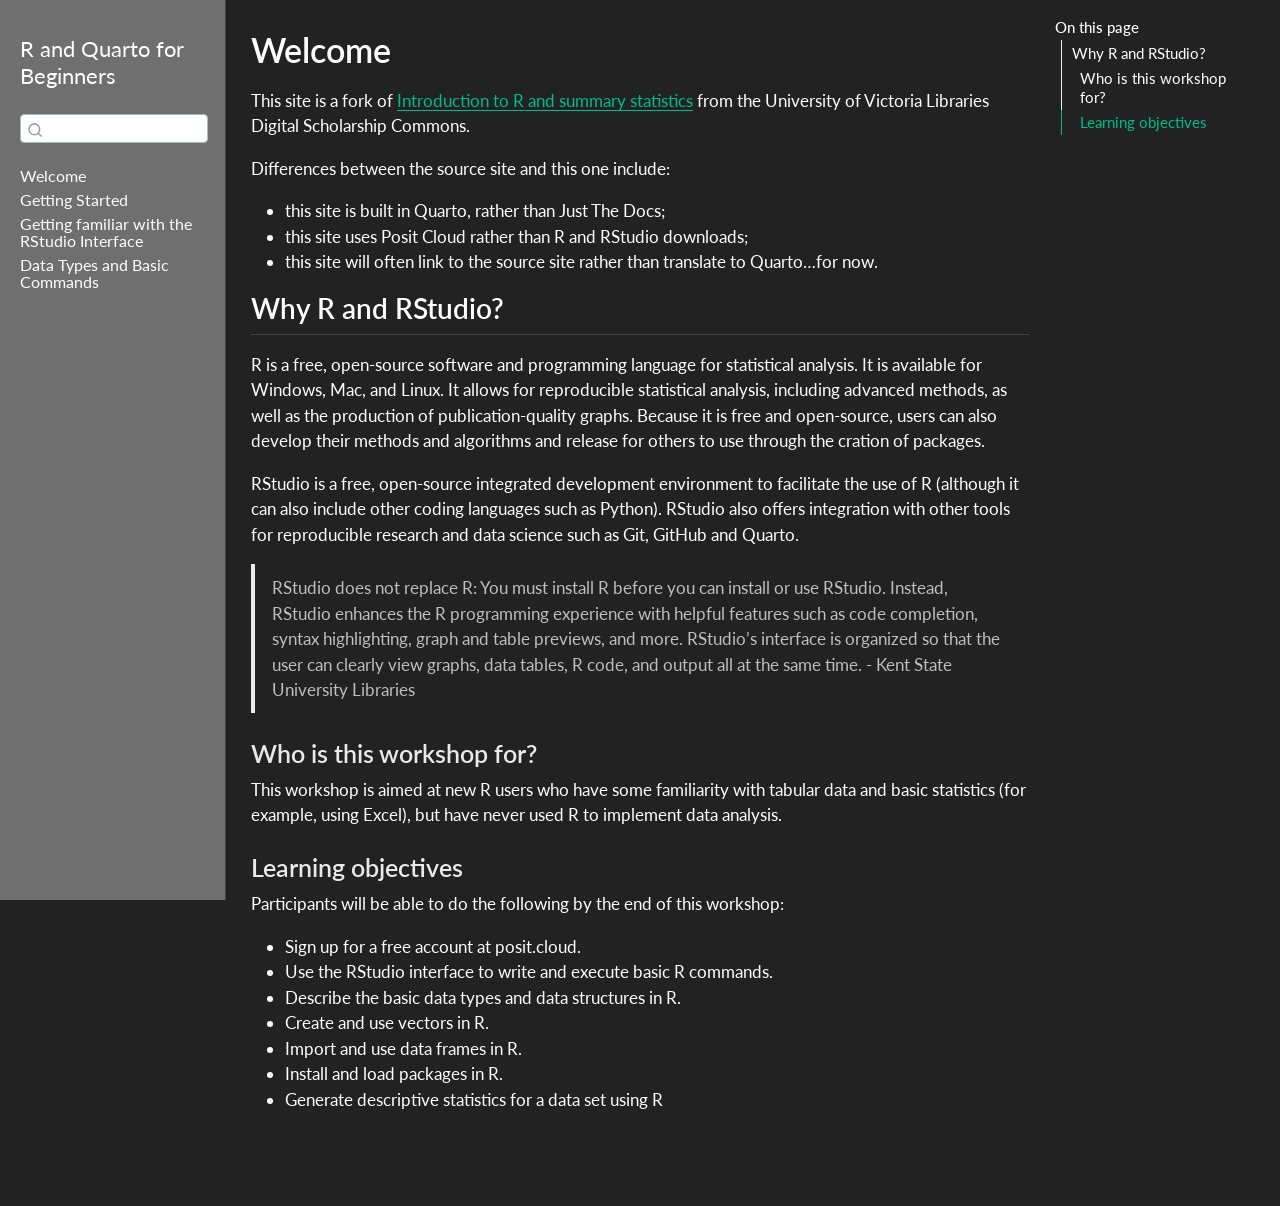
==== docs/index.html @ e17badc2 "init" ====
<!DOCTYPE html>
<html xmlns="http://www.w3.org/1999/xhtml" lang="en" xml:lang="en"><head>

<meta charset="utf-8">
<meta name="generator" content="quarto-1.8.27">

<meta name="viewport" content="width=device-width, initial-scale=1.0, user-scalable=yes">


<title>Welcome – R and Quarto for Beginners</title>
<style>
code{white-space: pre-wrap;}
span.smallcaps{font-variant: small-caps;}
div.columns{display: flex; gap: min(4vw, 1.5em);}
div.column{flex: auto; overflow-x: auto;}
div.hanging-indent{margin-left: 1.5em; text-indent: -1.5em;}
ul.task-list{list-style: none;}
ul.task-list li input[type="checkbox"] {
  width: 0.8em;
  margin: 0 0.8em 0.2em -1em; /* quarto-specific, see https://github.com/quarto-dev/quarto-cli/issues/4556 */ 
  vertical-align: middle;
}
</style>


<script src="site_libs/quarto-nav/quarto-nav.js"></script>
<script src="site_libs/quarto-nav/headroom.min.js"></script>
<script src="site_libs/clipboard/clipboard.min.js"></script>
<script src="site_libs/quarto-search/autocomplete.umd.js"></script>
<script src="site_libs/quarto-search/fuse.min.js"></script>
<script src="site_libs/quarto-search/quarto-search.js"></script>
<meta name="quarto:offset" content="./">
<script src="site_libs/quarto-html/quarto.js" type="module"></script>
<script src="site_libs/quarto-html/tabsets/tabsets.js" type="module"></script>
<script src="site_libs/quarto-html/axe/axe-check.js" type="module"></script>
<script src="site_libs/quarto-html/popper.min.js"></script>
<script src="site_libs/quarto-html/tippy.umd.min.js"></script>
<script src="site_libs/quarto-html/anchor.min.js"></script>
<link href="site_libs/quarto-html/tippy.css" rel="stylesheet">
<link href="site_libs/quarto-html/quarto-syntax-highlighting-dark-4d9afe2b8d18ee9fa5d0d57b5ed4214d.css" rel="stylesheet" id="quarto-text-highlighting-styles">
<script src="site_libs/bootstrap/bootstrap.min.js"></script>
<link href="site_libs/bootstrap/bootstrap-icons.css" rel="stylesheet">
<link href="site_libs/bootstrap/bootstrap-96e9ea3fe3ab1223fc52048f2d3b7472.min.css" rel="stylesheet" append-hash="true" id="quarto-bootstrap" data-mode="dark">
<script id="quarto-search-options" type="application/json">{
  "location": "sidebar",
  "copy-button": false,
  "collapse-after": 3,
  "panel-placement": "start",
  "type": "textbox",
  "limit": 50,
  "keyboard-shortcut": [
    "f",
    "/",
    "s"
  ],
  "show-item-context": false,
  "language": {
    "search-no-results-text": "No results",
    "search-matching-documents-text": "matching documents",
    "search-copy-link-title": "Copy link to search",
    "search-hide-matches-text": "Hide additional matches",
    "search-more-match-text": "more match in this document",
    "search-more-matches-text": "more matches in this document",
    "search-clear-button-title": "Clear",
    "search-text-placeholder": "",
    "search-detached-cancel-button-title": "Cancel",
    "search-submit-button-title": "Submit",
    "search-label": "Search"
  }
}</script>


<link rel="stylesheet" href="styles.css">
</head>

<body class="nav-sidebar docked quarto-light">

<div id="quarto-search-results"></div>
  <header id="quarto-header" class="headroom fixed-top">
  <nav class="quarto-secondary-nav">
    <div class="container-fluid d-flex">
      <button type="button" class="quarto-btn-toggle btn" data-bs-toggle="collapse" role="button" data-bs-target=".quarto-sidebar-collapse-item" aria-controls="quarto-sidebar" aria-expanded="false" aria-label="Toggle sidebar navigation" onclick="if (window.quartoToggleHeadroom) { window.quartoToggleHeadroom(); }">
        <i class="bi bi-layout-text-sidebar-reverse"></i>
      </button>
        <nav class="quarto-page-breadcrumbs" aria-label="breadcrumb"><ol class="breadcrumb"><li class="breadcrumb-item"><a href="./index.html">Welcome</a></li></ol></nav>
        <a class="flex-grow-1" role="navigation" data-bs-toggle="collapse" data-bs-target=".quarto-sidebar-collapse-item" aria-controls="quarto-sidebar" aria-expanded="false" aria-label="Toggle sidebar navigation" onclick="if (window.quartoToggleHeadroom) { window.quartoToggleHeadroom(); }">      
        </a>
      <button type="button" class="btn quarto-search-button" aria-label="Search" onclick="window.quartoOpenSearch();">
        <i class="bi bi-search"></i>
      </button>
    </div>
  </nav>
</header>
<!-- content -->
<div id="quarto-content" class="quarto-container page-columns page-rows-contents page-layout-article">
<!-- sidebar -->
  <nav id="quarto-sidebar" class="sidebar collapse collapse-horizontal quarto-sidebar-collapse-item sidebar-navigation docked overflow-auto">
    <div class="pt-lg-2 mt-2 text-left sidebar-header">
    <div class="sidebar-title mb-0 py-0">
      <a href="./">R and Quarto for Beginners</a> 
    </div>
      </div>
        <div class="mt-2 flex-shrink-0 align-items-center">
        <div class="sidebar-search">
        <div id="quarto-search" class="" title="Search"></div>
        </div>
        </div>
    <div class="sidebar-menu-container"> 
    <ul class="list-unstyled mt-1">
        <li class="sidebar-item">
  <div class="sidebar-item-container"> 
  <a href="./index.html" class="sidebar-item-text sidebar-link active">
 <span class="menu-text">Welcome</span></a>
  </div>
</li>
        <li class="sidebar-item">
  <div class="sidebar-item-container"> 
  <a href="./getting-started.html" class="sidebar-item-text sidebar-link">
 <span class="menu-text">Getting Started</span></a>
  </div>
</li>
        <li class="sidebar-item">
  <div class="sidebar-item-container"> 
  <a href="./rstudio-interface.html" class="sidebar-item-text sidebar-link">
 <span class="menu-text">Getting familiar with the RStudio Interface</span></a>
  </div>
</li>
        <li class="sidebar-item">
  <div class="sidebar-item-container"> 
  <a href="./data-types-commands.html" class="sidebar-item-text sidebar-link">
 <span class="menu-text">Data Types and Basic Commands</span></a>
  </div>
</li>
    </ul>
    </div>
</nav>
<div id="quarto-sidebar-glass" class="quarto-sidebar-collapse-item" data-bs-toggle="collapse" data-bs-target=".quarto-sidebar-collapse-item"></div>
<!-- margin-sidebar -->
    <div id="quarto-margin-sidebar" class="sidebar margin-sidebar">
        <nav id="TOC" role="doc-toc" class="toc-active">
    <h2 id="toc-title">On this page</h2>
   
  <ul>
  <li><a href="#why-r-and-rstudio" id="toc-why-r-and-rstudio" class="nav-link active" data-scroll-target="#why-r-and-rstudio">Why R and RStudio?</a>
  <ul>
  <li><a href="#who-is-this-workshop-for" id="toc-who-is-this-workshop-for" class="nav-link" data-scroll-target="#who-is-this-workshop-for">Who is this workshop for?</a></li>
  <li><a href="#learning-objectives" id="toc-learning-objectives" class="nav-link" data-scroll-target="#learning-objectives">Learning objectives</a></li>
  </ul></li>
  </ul>
</nav>
    </div>
<!-- main -->
<main class="content" id="quarto-document-content">

<header id="title-block-header" class="quarto-title-block default">
<div class="quarto-title">
<h1 class="title">Welcome</h1>
</div>



<div class="quarto-title-meta">

    
  
    
  </div>
  


</header>


<p>This site is a fork of <a href="https://uviclibraries.github.io/rstudio/">Introduction to R and summary statistics</a> from the University of Victoria Libraries Digital Scholarship Commons.</p>
<p>Differences between the source site and this one include:</p>
<ul>
<li>this site is built in Quarto, rather than Just The Docs;</li>
<li>this site uses Posit Cloud rather than R and RStudio downloads;</li>
<li>this site will often link to the source site rather than translate to Quarto…for now.</li>
</ul>
<section id="why-r-and-rstudio" class="level2">
<h2 class="anchored" data-anchor-id="why-r-and-rstudio">Why R and RStudio?</h2>
<p>R is a free, open-source software and programming language for statistical analysis. It is available for Windows, Mac, and Linux. It allows for reproducible statistical analysis, including advanced methods, as well as the production of publication-quality graphs. Because it is free and open-source, users can also develop their methods and algorithms and release for others to use through the cration of packages.</p>
<p>RStudio is a free, open-source integrated development environment to facilitate the use of R (although it can also include other coding languages such as Python). RStudio also offers integration with other tools for reproducible research and data science such as Git, GitHub and Quarto.</p>
<blockquote class="blockquote">
<p>RStudio does not replace R: You must install R before you can install or use RStudio. Instead, RStudio enhances the R programming experience with helpful features such as code completion, syntax highlighting, graph and table previews, and more. RStudio’s interface is organized so that the user can clearly view graphs, data tables, R code, and output all at the same time. - Kent State University Libraries</p>
</blockquote>
<section id="who-is-this-workshop-for" class="level3">
<h3 class="anchored" data-anchor-id="who-is-this-workshop-for">Who is this workshop for?</h3>
<p>This workshop is aimed at new R users who have some familiarity with tabular data and basic statistics (for example, using Excel), but have never used R to implement data analysis.</p>
</section>
<section id="learning-objectives" class="level3">
<h3 class="anchored" data-anchor-id="learning-objectives">Learning objectives</h3>
<p>Participants will be able to do the following by the end of this workshop:</p>
<ul>
<li>Sign up for a free account at posit.cloud.<br>
</li>
<li>Use the RStudio interface to write and execute basic R commands.<br>
</li>
<li>Describe the basic data types and data structures in R.<br>
</li>
<li>Create and use vectors in R.<br>
</li>
<li>Import and use data frames in R.<br>
</li>
<li>Install and load packages in R.<br>
</li>
<li>Generate descriptive statistics for a data set using R</li>
</ul>


</section>
</section>

</main> <!-- /main -->
<script id="quarto-html-after-body" type="application/javascript">
  window.document.addEventListener("DOMContentLoaded", function (event) {
    const icon = "";
    const anchorJS = new window.AnchorJS();
    anchorJS.options = {
      placement: 'right',
      icon: icon
    };
    anchorJS.add('.anchored');
    const isCodeAnnotation = (el) => {
      for (const clz of el.classList) {
        if (clz.startsWith('code-annotation-')) {                     
          return true;
        }
      }
      return false;
    }
    const onCopySuccess = function(e) {
      // button target
      const button = e.trigger;
      // don't keep focus
      button.blur();
      // flash "checked"
      button.classList.add('code-copy-button-checked');
      var currentTitle = button.getAttribute("title");
      button.setAttribute("title", "Copied!");
      let tooltip;
      if (window.bootstrap) {
        button.setAttribute("data-bs-toggle", "tooltip");
        button.setAttribute("data-bs-placement", "left");
        button.setAttribute("data-bs-title", "Copied!");
        tooltip = new bootstrap.Tooltip(button, 
          { trigger: "manual", 
            customClass: "code-copy-button-tooltip",
            offset: [0, -8]});
        tooltip.show();    
      }
      setTimeout(function() {
        if (tooltip) {
          tooltip.hide();
          button.removeAttribute("data-bs-title");
          button.removeAttribute("data-bs-toggle");
          button.removeAttribute("data-bs-placement");
        }
        button.setAttribute("title", currentTitle);
        button.classList.remove('code-copy-button-checked');
      }, 1000);
      // clear code selection
      e.clearSelection();
    }
    const getTextToCopy = function(trigger) {
      const outerScaffold = trigger.parentElement.cloneNode(true);
      const codeEl = outerScaffold.querySelector('code');
      for (const childEl of codeEl.children) {
        if (isCodeAnnotation(childEl)) {
          childEl.remove();
        }
      }
      return codeEl.innerText;
    }
    const clipboard = new window.ClipboardJS('.code-copy-button:not([data-in-quarto-modal])', {
      text: getTextToCopy
    });
    clipboard.on('success', onCopySuccess);
    if (window.document.getElementById('quarto-embedded-source-code-modal')) {
      const clipboardModal = new window.ClipboardJS('.code-copy-button[data-in-quarto-modal]', {
        text: getTextToCopy,
        container: window.document.getElementById('quarto-embedded-source-code-modal')
      });
      clipboardModal.on('success', onCopySuccess);
    }
      var localhostRegex = new RegExp(/^(?:http|https):\/\/localhost\:?[0-9]*\//);
      var mailtoRegex = new RegExp(/^mailto:/);
        var filterRegex = new RegExp('/' + window.location.host + '/');
      var isInternal = (href) => {
          return filterRegex.test(href) || localhostRegex.test(href) || mailtoRegex.test(href);
      }
      // Inspect non-navigation links and adorn them if external
     var links = window.document.querySelectorAll('a[href]:not(.nav-link):not(.navbar-brand):not(.toc-action):not(.sidebar-link):not(.sidebar-item-toggle):not(.pagination-link):not(.no-external):not([aria-hidden]):not(.dropdown-item):not(.quarto-navigation-tool):not(.about-link)');
      for (var i=0; i<links.length; i++) {
        const link = links[i];
        if (!isInternal(link.href)) {
          // undo the damage that might have been done by quarto-nav.js in the case of
          // links that we want to consider external
          if (link.dataset.originalHref !== undefined) {
            link.href = link.dataset.originalHref;
          }
        }
      }
    function tippyHover(el, contentFn, onTriggerFn, onUntriggerFn) {
      const config = {
        allowHTML: true,
        maxWidth: 500,
        delay: 100,
        arrow: false,
        appendTo: function(el) {
            return el.parentElement;
        },
        interactive: true,
        interactiveBorder: 10,
        theme: 'quarto',
        placement: 'bottom-start',
      };
      if (contentFn) {
        config.content = contentFn;
      }
      if (onTriggerFn) {
        config.onTrigger = onTriggerFn;
      }
      if (onUntriggerFn) {
        config.onUntrigger = onUntriggerFn;
      }
      window.tippy(el, config); 
    }
    const noterefs = window.document.querySelectorAll('a[role="doc-noteref"]');
    for (var i=0; i<noterefs.length; i++) {
      const ref = noterefs[i];
      tippyHover(ref, function() {
        // use id or data attribute instead here
        let href = ref.getAttribute('data-footnote-href') || ref.getAttribute('href');
        try { href = new URL(href).hash; } catch {}
        const id = href.replace(/^#\/?/, "");
        const note = window.document.getElementById(id);
        if (note) {
          return note.innerHTML;
        } else {
          return "";
        }
      });
    }
    const xrefs = window.document.querySelectorAll('a.quarto-xref');
    const processXRef = (id, note) => {
      // Strip column container classes
      const stripColumnClz = (el) => {
        el.classList.remove("page-full", "page-columns");
        if (el.children) {
          for (const child of el.children) {
            stripColumnClz(child);
          }
        }
      }
      stripColumnClz(note)
      if (id === null || id.startsWith('sec-')) {
        // Special case sections, only their first couple elements
        const container = document.createElement("div");
        if (note.children && note.children.length > 2) {
          container.appendChild(note.children[0].cloneNode(true));
          for (let i = 1; i < note.children.length; i++) {
            const child = note.children[i];
            if (child.tagName === "P" && child.innerText === "") {
              continue;
            } else {
              container.appendChild(child.cloneNode(true));
              break;
            }
          }
          if (window.Quarto?.typesetMath) {
            window.Quarto.typesetMath(container);
          }
          return container.innerHTML
        } else {
          if (window.Quarto?.typesetMath) {
            window.Quarto.typesetMath(note);
          }
          return note.innerHTML;
        }
      } else {
        // Remove any anchor links if they are present
        const anchorLink = note.querySelector('a.anchorjs-link');
        if (anchorLink) {
          anchorLink.remove();
        }
        if (window.Quarto?.typesetMath) {
          window.Quarto.typesetMath(note);
        }
        if (note.classList.contains("callout")) {
          return note.outerHTML;
        } else {
          return note.innerHTML;
        }
      }
    }
    for (var i=0; i<xrefs.length; i++) {
      const xref = xrefs[i];
      tippyHover(xref, undefined, function(instance) {
        instance.disable();
        let url = xref.getAttribute('href');
        let hash = undefined; 
        if (url.startsWith('#')) {
          hash = url;
        } else {
          try { hash = new URL(url).hash; } catch {}
        }
        if (hash) {
          const id = hash.replace(/^#\/?/, "");
          const note = window.document.getElementById(id);
          if (note !== null) {
            try {
              const html = processXRef(id, note.cloneNode(true));
              instance.setContent(html);
            } finally {
              instance.enable();
              instance.show();
            }
          } else {
            // See if we can fetch this
            fetch(url.split('#')[0])
            .then(res => res.text())
            .then(html => {
              const parser = new DOMParser();
              const htmlDoc = parser.parseFromString(html, "text/html");
              const note = htmlDoc.getElementById(id);
              if (note !== null) {
                const html = processXRef(id, note);
                instance.setContent(html);
              } 
            }).finally(() => {
              instance.enable();
              instance.show();
            });
          }
        } else {
          // See if we can fetch a full url (with no hash to target)
          // This is a special case and we should probably do some content thinning / targeting
          fetch(url)
          .then(res => res.text())
          .then(html => {
            const parser = new DOMParser();
            const htmlDoc = parser.parseFromString(html, "text/html");
            const note = htmlDoc.querySelector('main.content');
            if (note !== null) {
              // This should only happen for chapter cross references
              // (since there is no id in the URL)
              // remove the first header
              if (note.children.length > 0 && note.children[0].tagName === "HEADER") {
                note.children[0].remove();
              }
              const html = processXRef(null, note);
              instance.setContent(html);
            } 
          }).finally(() => {
            instance.enable();
            instance.show();
          });
        }
      }, function(instance) {
      });
    }
        let selectedAnnoteEl;
        const selectorForAnnotation = ( cell, annotation) => {
          let cellAttr = 'data-code-cell="' + cell + '"';
          let lineAttr = 'data-code-annotation="' +  annotation + '"';
          const selector = 'span[' + cellAttr + '][' + lineAttr + ']';
          return selector;
        }
        const selectCodeLines = (annoteEl) => {
          const doc = window.document;
          const targetCell = annoteEl.getAttribute("data-target-cell");
          const targetAnnotation = annoteEl.getAttribute("data-target-annotation");
          const annoteSpan = window.document.querySelector(selectorForAnnotation(targetCell, targetAnnotation));
          const lines = annoteSpan.getAttribute("data-code-lines").split(",");
          const lineIds = lines.map((line) => {
            return targetCell + "-" + line;
          })
          let top = null;
          let height = null;
          let parent = null;
          if (lineIds.length > 0) {
              //compute the position of the single el (top and bottom and make a div)
              const el = window.document.getElementById(lineIds[0]);
              top = el.offsetTop;
              height = el.offsetHeight;
              parent = el.parentElement.parentElement;
            if (lineIds.length > 1) {
              const lastEl = window.document.getElementById(lineIds[lineIds.length - 1]);
              const bottom = lastEl.offsetTop + lastEl.offsetHeight;
              height = bottom - top;
            }
            if (top !== null && height !== null && parent !== null) {
              // cook up a div (if necessary) and position it 
              let div = window.document.getElementById("code-annotation-line-highlight");
              if (div === null) {
                div = window.document.createElement("div");
                div.setAttribute("id", "code-annotation-line-highlight");
                div.style.position = 'absolute';
                parent.appendChild(div);
              }
              div.style.top = top - 2 + "px";
              div.style.height = height + 4 + "px";
              div.style.left = 0;
              let gutterDiv = window.document.getElementById("code-annotation-line-highlight-gutter");
              if (gutterDiv === null) {
                gutterDiv = window.document.createElement("div");
                gutterDiv.setAttribute("id", "code-annotation-line-highlight-gutter");
                gutterDiv.style.position = 'absolute';
                const codeCell = window.document.getElementById(targetCell);
                const gutter = codeCell.querySelector('.code-annotation-gutter');
                gutter.appendChild(gutterDiv);
              }
              gutterDiv.style.top = top - 2 + "px";
              gutterDiv.style.height = height + 4 + "px";
            }
            selectedAnnoteEl = annoteEl;
          }
        };
        const unselectCodeLines = () => {
          const elementsIds = ["code-annotation-line-highlight", "code-annotation-line-highlight-gutter"];
          elementsIds.forEach((elId) => {
            const div = window.document.getElementById(elId);
            if (div) {
              div.remove();
            }
          });
          selectedAnnoteEl = undefined;
        };
          // Handle positioning of the toggle
      window.addEventListener(
        "resize",
        throttle(() => {
          elRect = undefined;
          if (selectedAnnoteEl) {
            selectCodeLines(selectedAnnoteEl);
          }
        }, 10)
      );
      function throttle(fn, ms) {
      let throttle = false;
      let timer;
        return (...args) => {
          if(!throttle) { // first call gets through
              fn.apply(this, args);
              throttle = true;
          } else { // all the others get throttled
              if(timer) clearTimeout(timer); // cancel #2
              timer = setTimeout(() => {
                fn.apply(this, args);
                timer = throttle = false;
              }, ms);
          }
        };
      }
        // Attach click handler to the DT
        const annoteDls = window.document.querySelectorAll('dt[data-target-cell]');
        for (const annoteDlNode of annoteDls) {
          annoteDlNode.addEventListener('click', (event) => {
            const clickedEl = event.target;
            if (clickedEl !== selectedAnnoteEl) {
              unselectCodeLines();
              const activeEl = window.document.querySelector('dt[data-target-cell].code-annotation-active');
              if (activeEl) {
                activeEl.classList.remove('code-annotation-active');
              }
              selectCodeLines(clickedEl);
              clickedEl.classList.add('code-annotation-active');
            } else {
              // Unselect the line
              unselectCodeLines();
              clickedEl.classList.remove('code-annotation-active');
            }
          });
        }
    const findCites = (el) => {
      const parentEl = el.parentElement;
      if (parentEl) {
        const cites = parentEl.dataset.cites;
        if (cites) {
          return {
            el,
            cites: cites.split(' ')
          };
        } else {
          return findCites(el.parentElement)
        }
      } else {
        return undefined;
      }
    };
    var bibliorefs = window.document.querySelectorAll('a[role="doc-biblioref"]');
    for (var i=0; i<bibliorefs.length; i++) {
      const ref = bibliorefs[i];
      const citeInfo = findCites(ref);
      if (citeInfo) {
        tippyHover(citeInfo.el, function() {
          var popup = window.document.createElement('div');
          citeInfo.cites.forEach(function(cite) {
            var citeDiv = window.document.createElement('div');
            citeDiv.classList.add('hanging-indent');
            citeDiv.classList.add('csl-entry');
            var biblioDiv = window.document.getElementById('ref-' + cite);
            if (biblioDiv) {
              citeDiv.innerHTML = biblioDiv.innerHTML;
            }
            popup.appendChild(citeDiv);
          });
          return popup.innerHTML;
        });
      }
    }
  });
  </script>
</div> <!-- /content -->




</body></html>
---- docs/site_libs/quarto-html/tippy.css ----
.tippy-box[data-animation=fade][data-state=hidden]{opacity:0}[data-tippy-root]{max-width:calc(100vw - 10px)}.tippy-box{position:relative;background-color:#333;color:#fff;border-radius:4px;font-size:14px;line-height:1.4;white-space:normal;outline:0;transition-property:transform,visibility,opacity}.tippy-box[data-placement^=top]>.tippy-arrow{bottom:0}.tippy-box[data-placement^=top]>.tippy-arrow:before{bottom:-7px;left:0;border-width:8px 8px 0;border-top-color:initial;transform-origin:center top}.tippy-box[data-placement^=bottom]>.tippy-arrow{top:0}.tippy-box[data-placement^=bottom]>.tippy-arrow:before{top:-7px;left:0;border-width:0 8px 8px;border-bottom-color:initial;transform-origin:center bottom}.tippy-box[data-placement^=left]>.tippy-arrow{right:0}.tippy-box[data-placement^=left]>.tippy-arrow:before{border-width:8px 0 8px 8px;border-left-color:initial;right:-7px;transform-origin:center left}.tippy-box[data-placement^=right]>.tippy-arrow{left:0}.tippy-box[data-placement^=right]>.tippy-arrow:before{left:-7px;border-width:8px 8px 8px 0;border-right-color:initial;transform-origin:center right}.tippy-box[data-inertia][data-state=visible]{transition-timing-function:cubic-bezier(.54,1.5,.38,1.11)}.tippy-arrow{width:16px;height:16px;color:#333}.tippy-arrow:before{content:"";position:absolute;border-color:transparent;border-style:solid}.tippy-content{position:relative;padding:5px 9px;z-index:1}
---- docs/site_libs/quarto-html/quarto-syntax-highlighting-dark-4d9afe2b8d18ee9fa5d0d57b5ed4214d.css ----
/* quarto syntax highlight colors */
:root {
  --quarto-hl-al-color: #f07178;
  --quarto-hl-an-color: #d4d0ab;
  --quarto-hl-at-color: #00e0e0;
  --quarto-hl-bn-color: #d4d0ab;
  --quarto-hl-bu-color: #abe338;
  --quarto-hl-ch-color: #abe338;
  --quarto-hl-co-color: #f8f8f2;
  --quarto-hl-cv-color: #ffd700;
  --quarto-hl-cn-color: #ffd700;
  --quarto-hl-cf-color: #ffa07a;
  --quarto-hl-dt-color: #ffa07a;
  --quarto-hl-dv-color: #d4d0ab;
  --quarto-hl-do-color: #f8f8f2;
  --quarto-hl-er-color: #f07178;
  --quarto-hl-ex-color: #00e0e0;
  --quarto-hl-fl-color: #d4d0ab;
  --quarto-hl-fu-color: #ffa07a;
  --quarto-hl-im-color: #abe338;
  --quarto-hl-in-color: #d4d0ab;
  --quarto-hl-kw-color: #ffa07a;
  --quarto-hl-op-color: #ffa07a;
  --quarto-hl-ot-color: #00e0e0;
  --quarto-hl-pp-color: #dcc6e0;
  --quarto-hl-re-color: #00e0e0;
  --quarto-hl-sc-color: #abe338;
  --quarto-hl-ss-color: #abe338;
  --quarto-hl-st-color: #abe338;
  --quarto-hl-va-color: #00e0e0;
  --quarto-hl-vs-color: #abe338;
  --quarto-hl-wa-color: #dcc6e0;
}

/* other quarto variables */
:root {
  --quarto-font-monospace: SFMono-Regular, Menlo, Monaco, Consolas, "Liberation Mono", "Courier New", monospace;
}

/* syntax highlight based on Pandoc's rules */
pre > code.sourceCode > span {
  color: #f8f8f2;
}

code.sourceCode > span {
  color: #f8f8f2;
}

div.sourceCode,
div.sourceCode pre.sourceCode {
  color: #f8f8f2;
}

/* Normal */
code span {
  color: #f8f8f2;
}

/* Alert */
code span.al {
  color: #f07178;
}

/* Annotation */
code span.an {
  color: #d4d0ab;
}

/* Attribute */
code span.at {
  color: #00e0e0;
}

/* BaseN */
code span.bn {
  color: #d4d0ab;
}

/* BuiltIn */
code span.bu {
  color: #abe338;
}

/* ControlFlow */
code span.cf {
  font-weight: bold;
  color: #ffa07a;
}

/* Char */
code span.ch {
  color: #abe338;
}

/* Constant */
code span.cn {
  color: #ffd700;
}

/* Comment */
code span.co {
  font-style: italic;
  color: #f8f8f2;
}

/* CommentVar */
code span.cv {
  color: #ffd700;
}

/* Documentation */
code span.do {
  color: #f8f8f2;
}

/* DataType */
code span.dt {
  color: #ffa07a;
}

/* DecVal */
code span.dv {
  color: #d4d0ab;
}

/* Error */
code span.er {
  color: #f07178;
  text-decoration: underline;
}

/* Extension */
code span.ex {
  font-weight: bold;
  color: #00e0e0;
}

/* Float */
code span.fl {
  color: #d4d0ab;
}

/* Function */
code span.fu {
  color: #ffa07a;
}

/* Import */
code span.im {
  color: #abe338;
}

/* Information */
code span.in {
  color: #d4d0ab;
}

/* Keyword */
code span.kw {
  font-weight: bold;
  color: #ffa07a;
}

/* Operator */
code span.op {
  color: #ffa07a;
}

/* Other */
code span.ot {
  color: #00e0e0;
}

/* Preprocessor */
code span.pp {
  color: #dcc6e0;
}

/* RegionMarker */
code span.re {
  background-color: #f8f8f2;
  color: #00e0e0;
}

/* SpecialChar */
code span.sc {
  color: #abe338;
}

/* SpecialString */
code span.ss {
  color: #abe338;
}

/* String */
code span.st {
  color: #abe338;
}

/* Variable */
code span.va {
  color: #00e0e0;
}

/* VerbatimString */
code span.vs {
  color: #abe338;
}

/* Warning */
code span.wa {
  color: #dcc6e0;
}

.prevent-inlining {
  content: "</";
}

/*# sourceMappingURL=86edf53ecdff796acf02dbceed379426.css.map */
---- docs/styles.css ----
/* css styles */
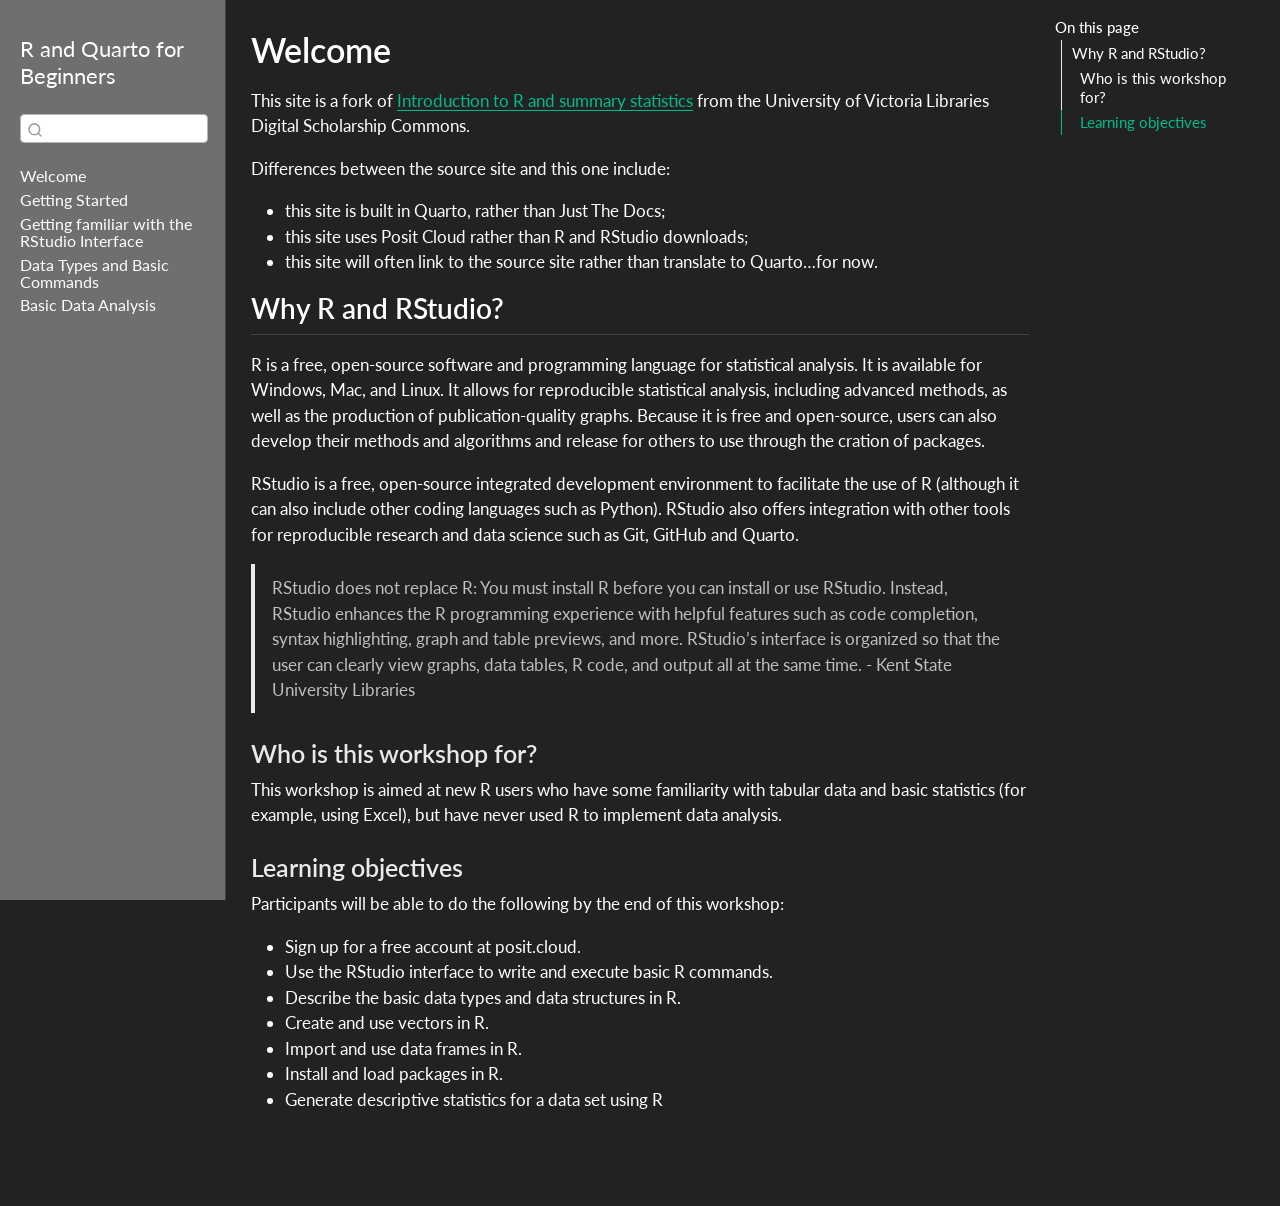
==== commit 028a821b: "fin" ====
--- a/docs/index.html
+++ b/docs/index.html
@@ -129,6 +129,12 @@
   <div class="sidebar-item-container"> 
   <a href="./data-types-commands.html" class="sidebar-item-text sidebar-link">
  <span class="menu-text">Data Types and Basic Commands</span></a>
+  </div>
+</li>
+        <li class="sidebar-item">
+  <div class="sidebar-item-container"> 
+  <a href="./basic-analyses.html" class="sidebar-item-text sidebar-link">
+ <span class="menu-text">Basic Data Analysis</span></a>
   </div>
 </li>
     </ul>
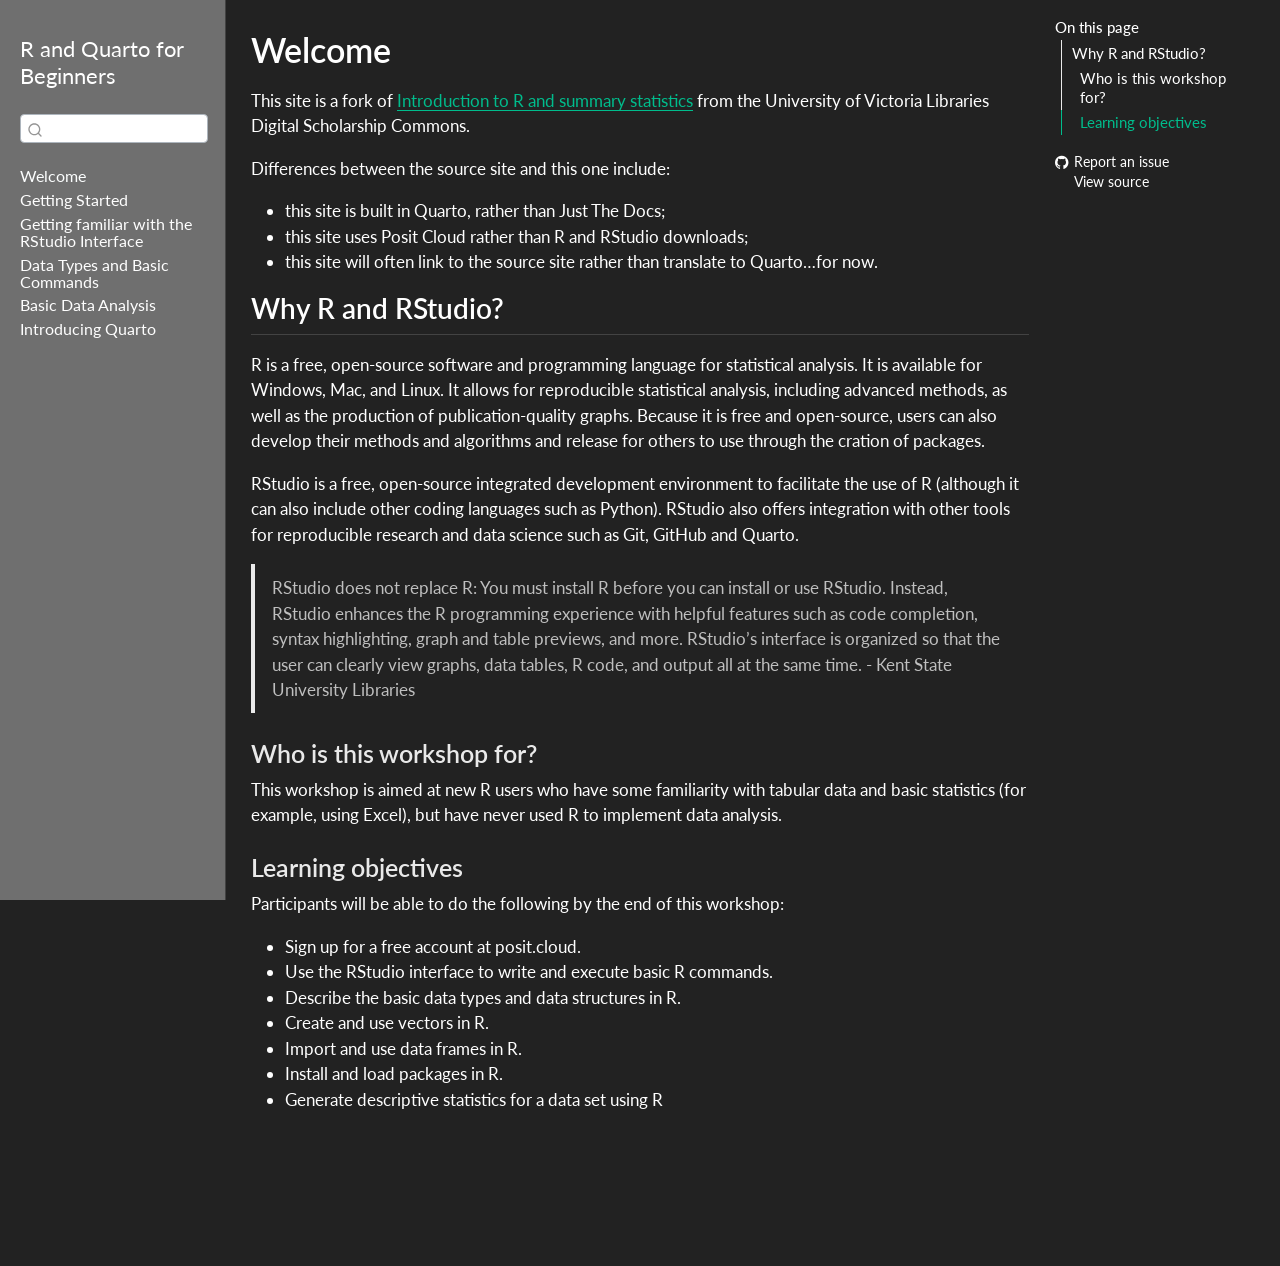
==== commit 6c76300b: "source repo" ====
--- a/docs/index.html
+++ b/docs/index.html
@@ -137,6 +137,12 @@
  <span class="menu-text">Basic Data Analysis</span></a>
   </div>
 </li>
+        <li class="sidebar-item">
+  <div class="sidebar-item-container"> 
+  <a href="./quarto-intro.html" class="sidebar-item-text sidebar-link">
+ <span class="menu-text">Introducing Quarto</span></a>
+  </div>
+</li>
     </ul>
     </div>
 </nav>
@@ -153,7 +159,7 @@
   <li><a href="#learning-objectives" id="toc-learning-objectives" class="nav-link" data-scroll-target="#learning-objectives">Learning objectives</a></li>
   </ul></li>
   </ul>
-</nav>
+<div class="toc-actions"><ul><li><a href="https://github.com/cmadland/r-quarto-intro/issues/new" class="toc-action"><i class="bi bi-github"></i>Report an issue</a></li><li><a href="https://github.com/cmadland/r-quarto-intro/blob/main/index.qmd" class="toc-action"><i class="bi empty"></i>View source</a></li></ul></div></nav>
     </div>
 <!-- main -->
 <main class="content" id="quarto-document-content">
@@ -624,4 +630,4 @@
 
 
 
-</body></html>+<footer class="footer"><div class="nav-footer"><div class="nav-footer-center"><div class="toc-actions d-sm-block d-md-none"><ul><li><a href="https://github.com/cmadland/r-quarto-intro/issues/new" class="toc-action"><i class="bi bi-github"></i>Report an issue</a></li><li><a href="https://github.com/cmadland/r-quarto-intro/blob/main/index.qmd" class="toc-action"><i class="bi empty"></i>View source</a></li></ul></div></div></div></footer></body></html>
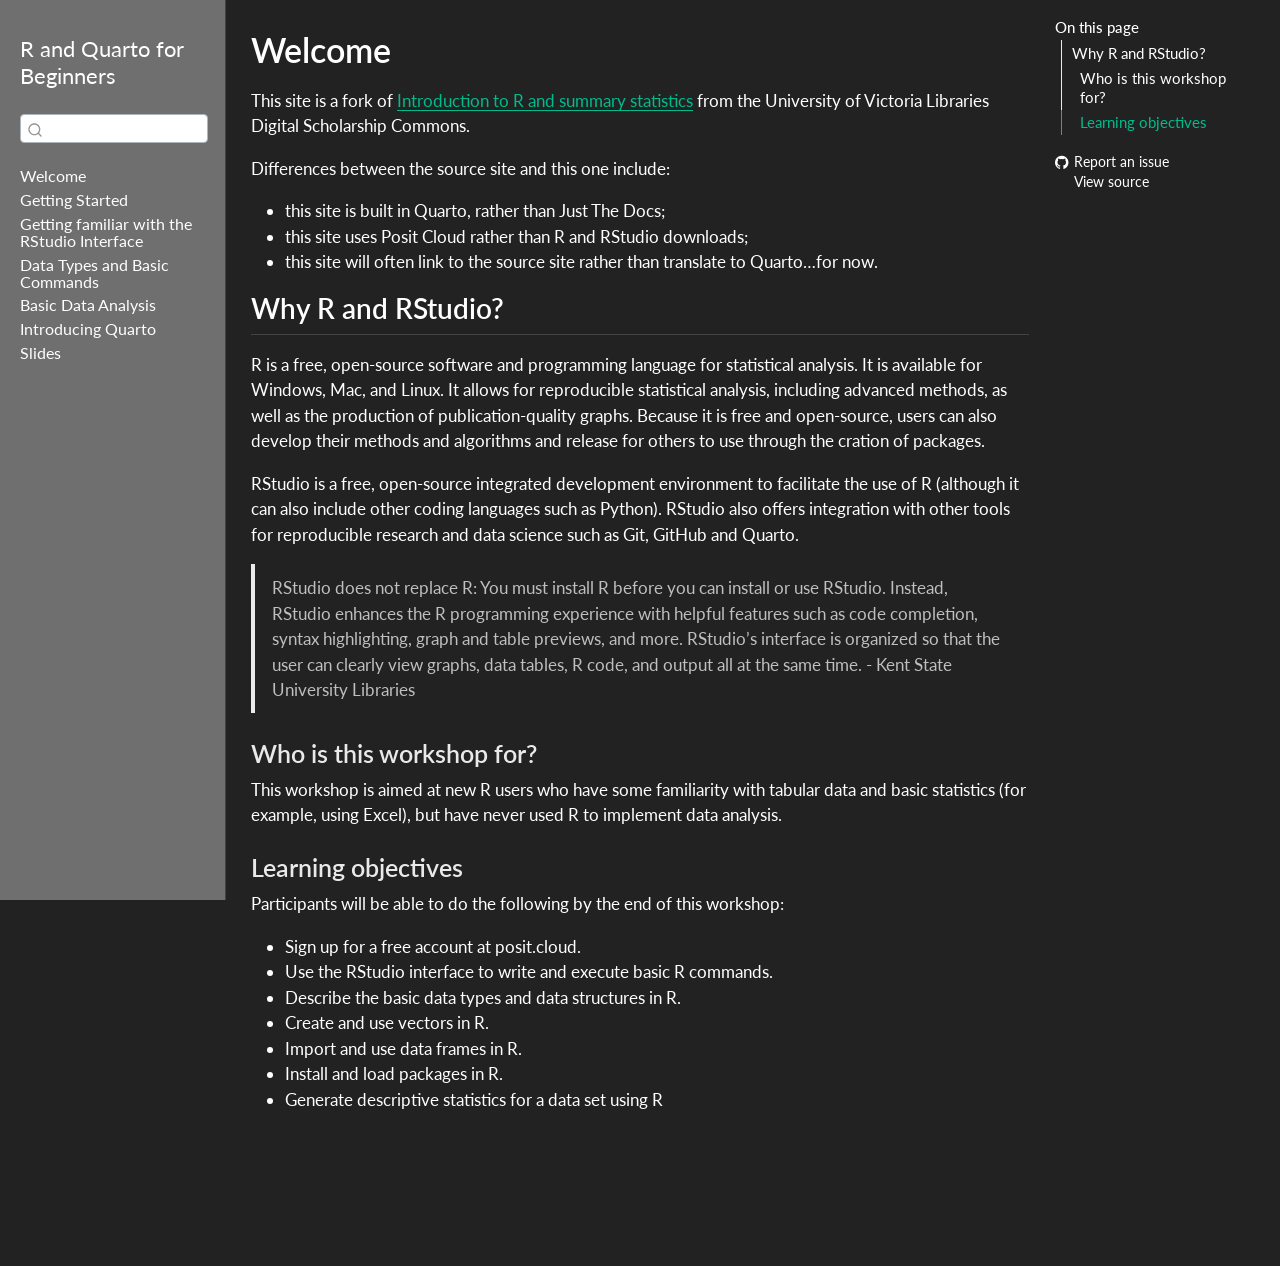
==== commit fb8d7c2f: "init slides" ====
--- a/docs/index.html
+++ b/docs/index.html
@@ -141,6 +141,12 @@
   <div class="sidebar-item-container"> 
   <a href="./quarto-intro.html" class="sidebar-item-text sidebar-link">
  <span class="menu-text">Introducing Quarto</span></a>
+  </div>
+</li>
+        <li class="sidebar-item">
+  <div class="sidebar-item-container"> 
+  <a href="./slides.html" class="sidebar-item-text sidebar-link">
+ <span class="menu-text">Slides</span></a>
   </div>
 </li>
     </ul>
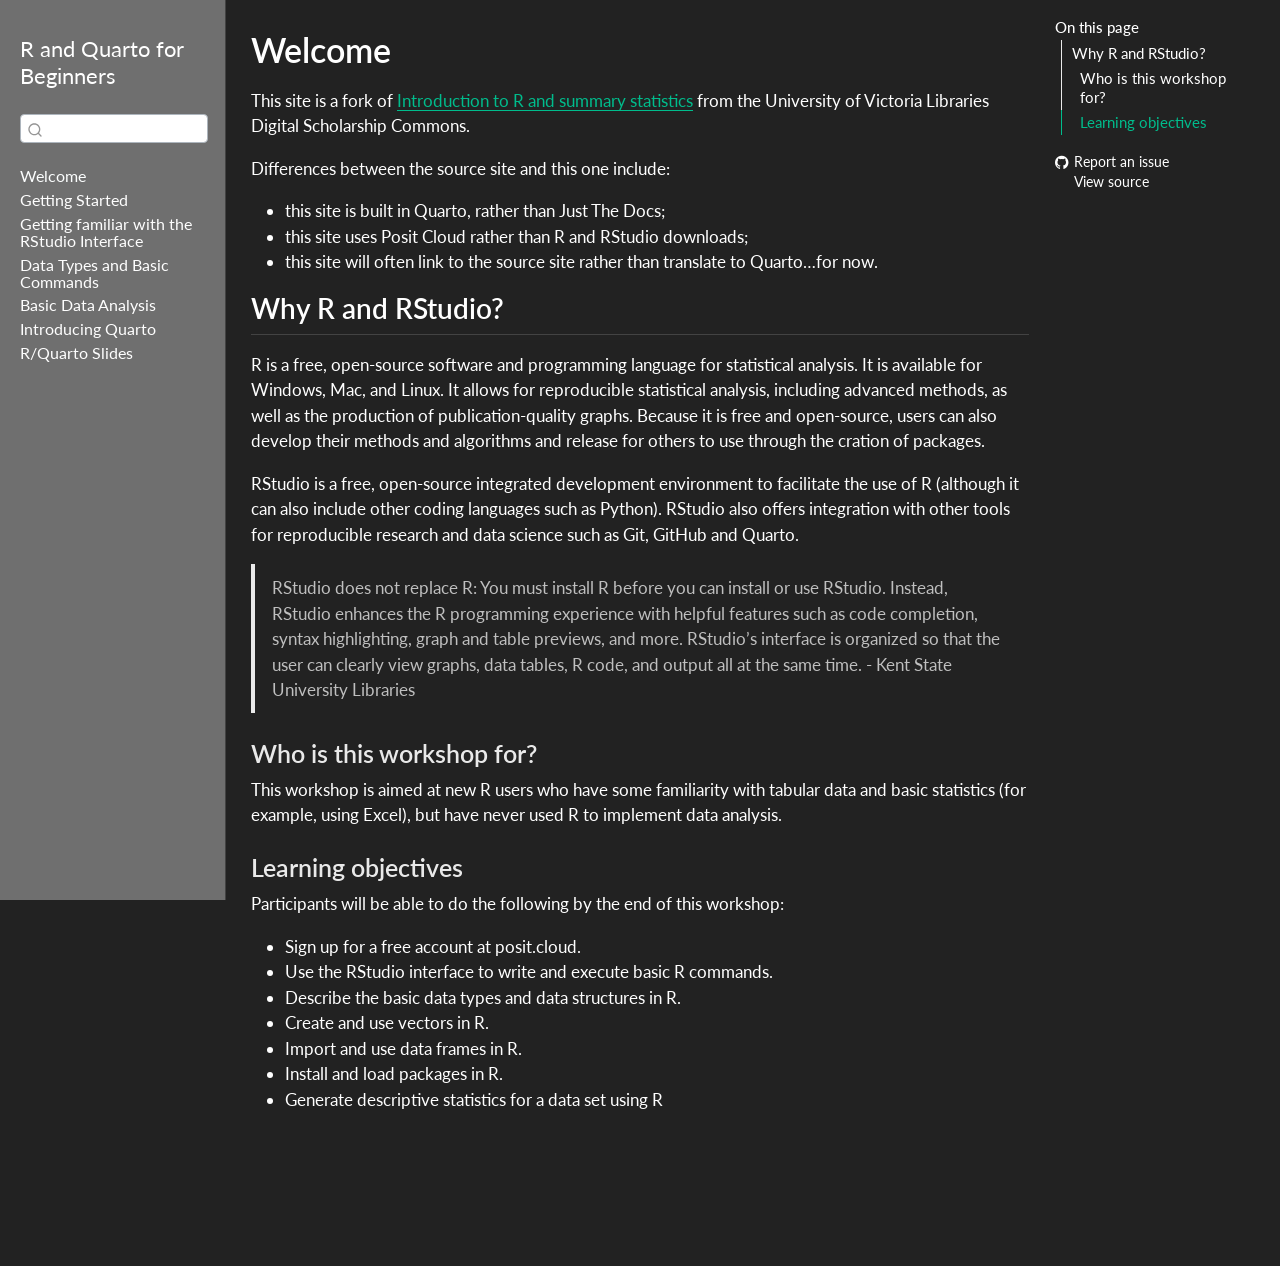
==== commit 4ca2c45e: "slides title" ====
--- a/docs/index.html
+++ b/docs/index.html
@@ -146,7 +146,7 @@
         <li class="sidebar-item">
   <div class="sidebar-item-container"> 
   <a href="./slides.html" class="sidebar-item-text sidebar-link">
- <span class="menu-text">Slides</span></a>
+ <span class="menu-text">R/Quarto Slides</span></a>
   </div>
 </li>
     </ul>
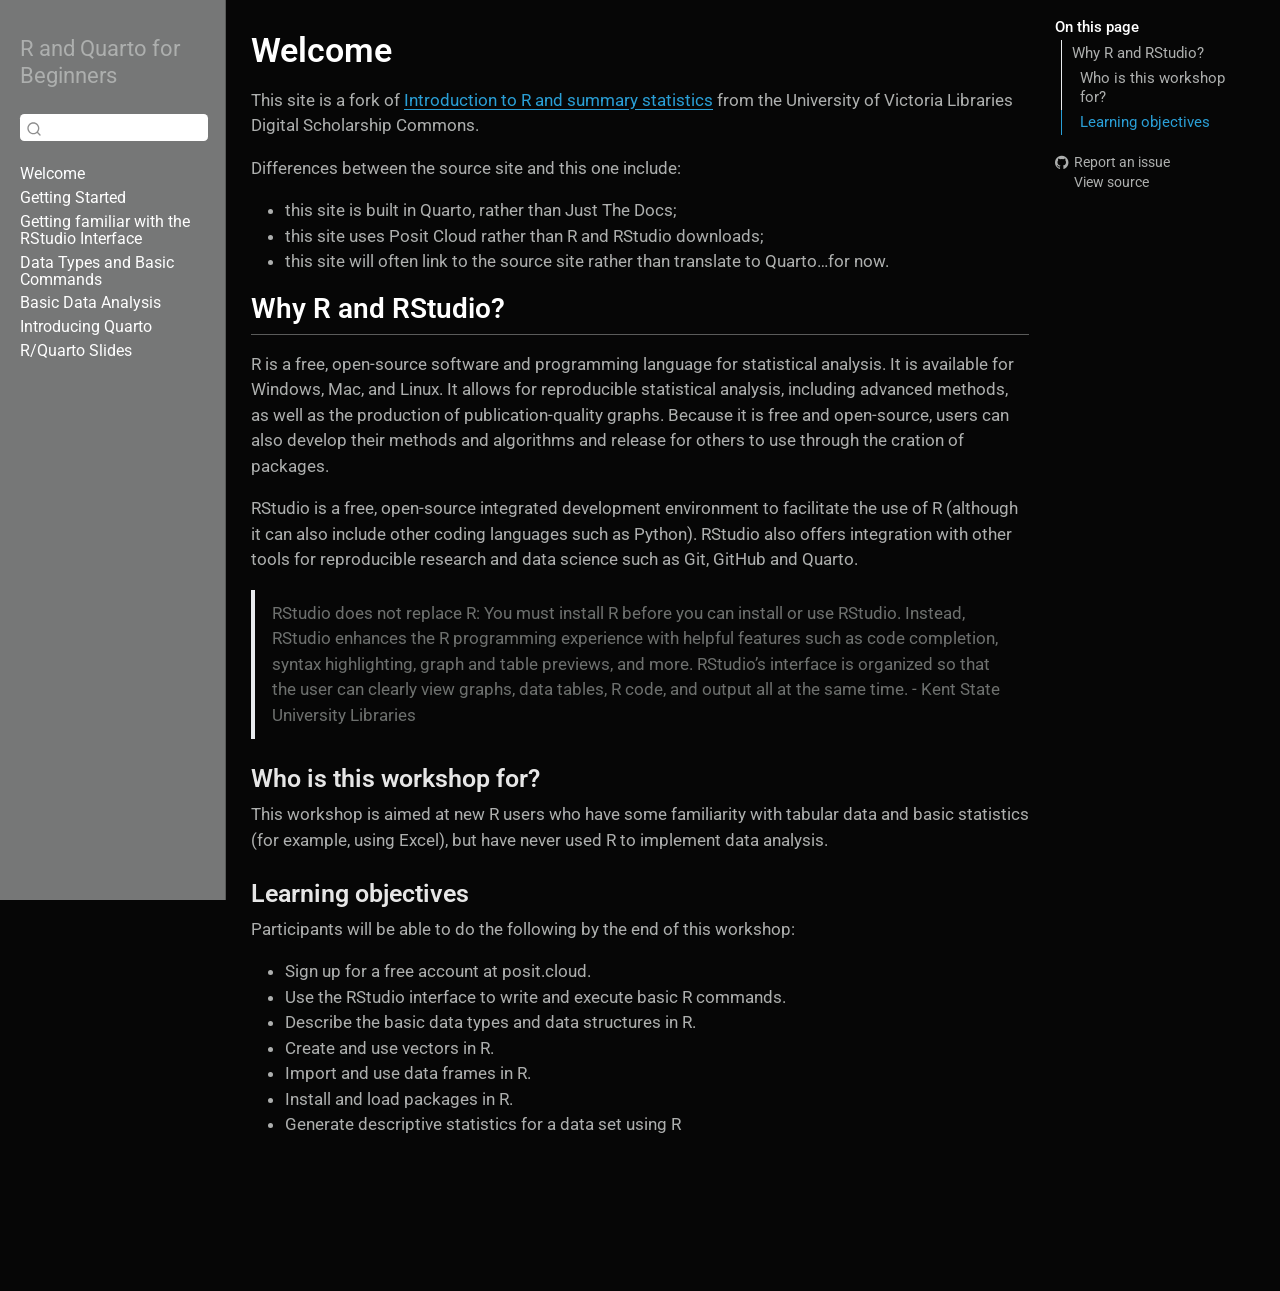
==== commit 5f050089: "cyborg theme" ====
--- a/docs/index.html
+++ b/docs/index.html
@@ -30,6 +30,7 @@
 <script src="site_libs/quarto-search/fuse.min.js"></script>
 <script src="site_libs/quarto-search/quarto-search.js"></script>
 <meta name="quarto:offset" content="./">
+<link href="./assets/hanko.png" rel="icon" type="image/png">
 <script src="site_libs/quarto-html/quarto.js" type="module"></script>
 <script src="site_libs/quarto-html/tabsets/tabsets.js" type="module"></script>
 <script src="site_libs/quarto-html/axe/axe-check.js" type="module"></script>
@@ -40,7 +41,7 @@
 <link href="site_libs/quarto-html/quarto-syntax-highlighting-dark-4d9afe2b8d18ee9fa5d0d57b5ed4214d.css" rel="stylesheet" id="quarto-text-highlighting-styles">
 <script src="site_libs/bootstrap/bootstrap.min.js"></script>
 <link href="site_libs/bootstrap/bootstrap-icons.css" rel="stylesheet">
-<link href="site_libs/bootstrap/bootstrap-96e9ea3fe3ab1223fc52048f2d3b7472.min.css" rel="stylesheet" append-hash="true" id="quarto-bootstrap" data-mode="dark">
+<link href="site_libs/bootstrap/bootstrap-29fb2d09a56b343671103f1445b1220d.min.css" rel="stylesheet" append-hash="true" id="quarto-bootstrap" data-mode="dark">
 <script id="quarto-search-options" type="application/json">{
   "location": "sidebar",
   "copy-button": false,
@@ -68,6 +69,7 @@
     "search-label": "Search"
   }
 }</script>
+<script id="quarto-axe-checker-options" type="text/plain">dHJ1ZQ==</script>
 
 
 <link rel="stylesheet" href="styles.css">
